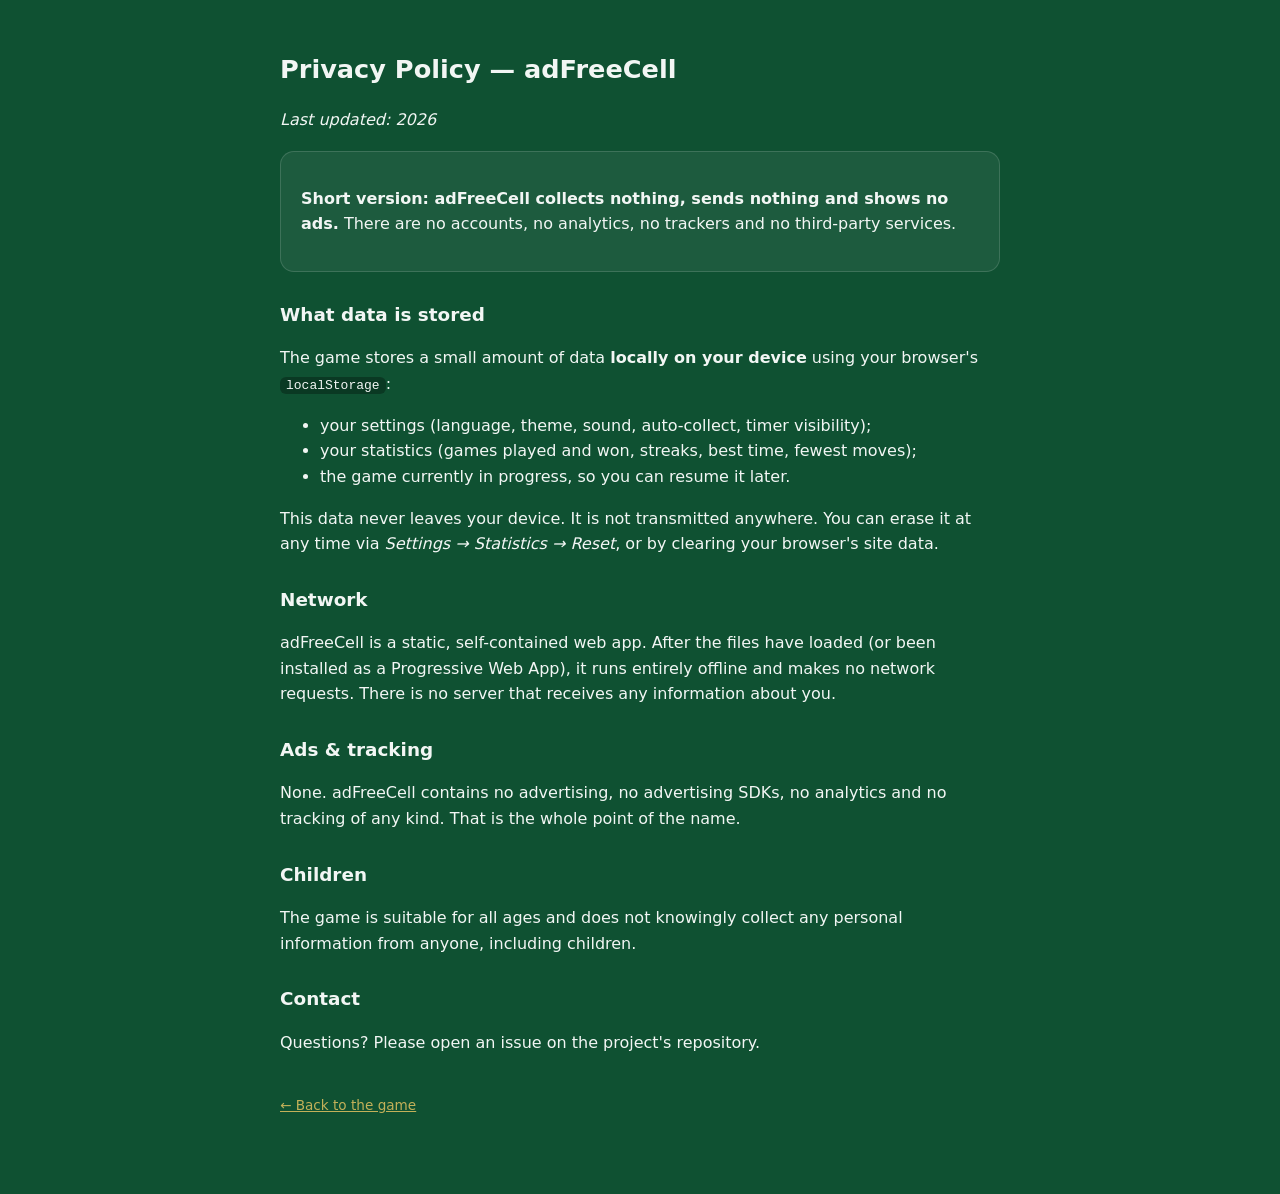
==== privacy.html @ e0c1755e "Initial commit: adFreeCell — ad-free FreeCell solitaire (HTML5 PWA) Classic FreeCell as a self-conta" ====
<!DOCTYPE html>
<html lang="en">
<head>
  <meta charset="UTF-8" />
  <meta name="viewport" content="width=device-width, initial-scale=1.0" />
  <title>adFreeCell — Privacy Policy</title>
  <style>
    :root { color-scheme: light dark; }
    body {
      font-family: "Segoe UI", system-ui, -apple-system, Roboto, Arial, sans-serif;
      line-height: 1.6; max-width: 720px; margin: 0 auto; padding: 32px 20px 64px;
      background: #0f5132; color: #f2f6f4;
    }
    h1 { font-size: 1.6rem; }
    h2 { font-size: 1.15rem; margin-top: 28px; }
    a { color: #ffd166; }
    .card { background: rgba(255,255,255,0.06); border: 1px solid rgba(255,255,255,0.14);
            border-radius: 14px; padding: 18px 20px; margin-top: 18px; }
    code { background: rgba(0,0,0,0.3); padding: 1px 6px; border-radius: 6px; }
    footer { margin-top: 40px; font-size: 0.85rem; opacity: 0.75; }
  </style>
</head>
<body>
  <h1>Privacy Policy — adFreeCell</h1>
  <p><em>Last updated: 2026</em></p>

  <div class="card">
    <p><strong>Short version: adFreeCell collects nothing, sends nothing and
    shows no ads.</strong> There are no accounts, no analytics, no trackers and
    no third-party services.</p>
  </div>

  <h2>What data is stored</h2>
  <p>The game stores a small amount of data <strong>locally on your device</strong>
  using your browser's <code>localStorage</code>:</p>
  <ul>
    <li>your settings (language, theme, sound, auto-collect, timer visibility);</li>
    <li>your statistics (games played and won, streaks, best time, fewest moves);</li>
    <li>the game currently in progress, so you can resume it later.</li>
  </ul>
  <p>This data never leaves your device. It is not transmitted anywhere. You can
  erase it at any time via <em>Settings → Statistics → Reset</em>, or by clearing
  your browser's site data.</p>

  <h2>Network</h2>
  <p>adFreeCell is a static, self-contained web app. After the files have loaded
  (or been installed as a Progressive Web App), it runs entirely offline and
  makes no network requests. There is no server that receives any information
  about you.</p>

  <h2>Ads &amp; tracking</h2>
  <p>None. adFreeCell contains no advertising, no advertising SDKs, no analytics
  and no tracking of any kind. That is the whole point of the name.</p>

  <h2>Children</h2>
  <p>The game is suitable for all ages and does not knowingly collect any
  personal information from anyone, including children.</p>

  <h2>Contact</h2>
  <p>Questions? Please open an issue on the project's repository.</p>

  <footer>
    <p><a href="index.html">← Back to the game</a></p>
  </footer>
</body>
</html>
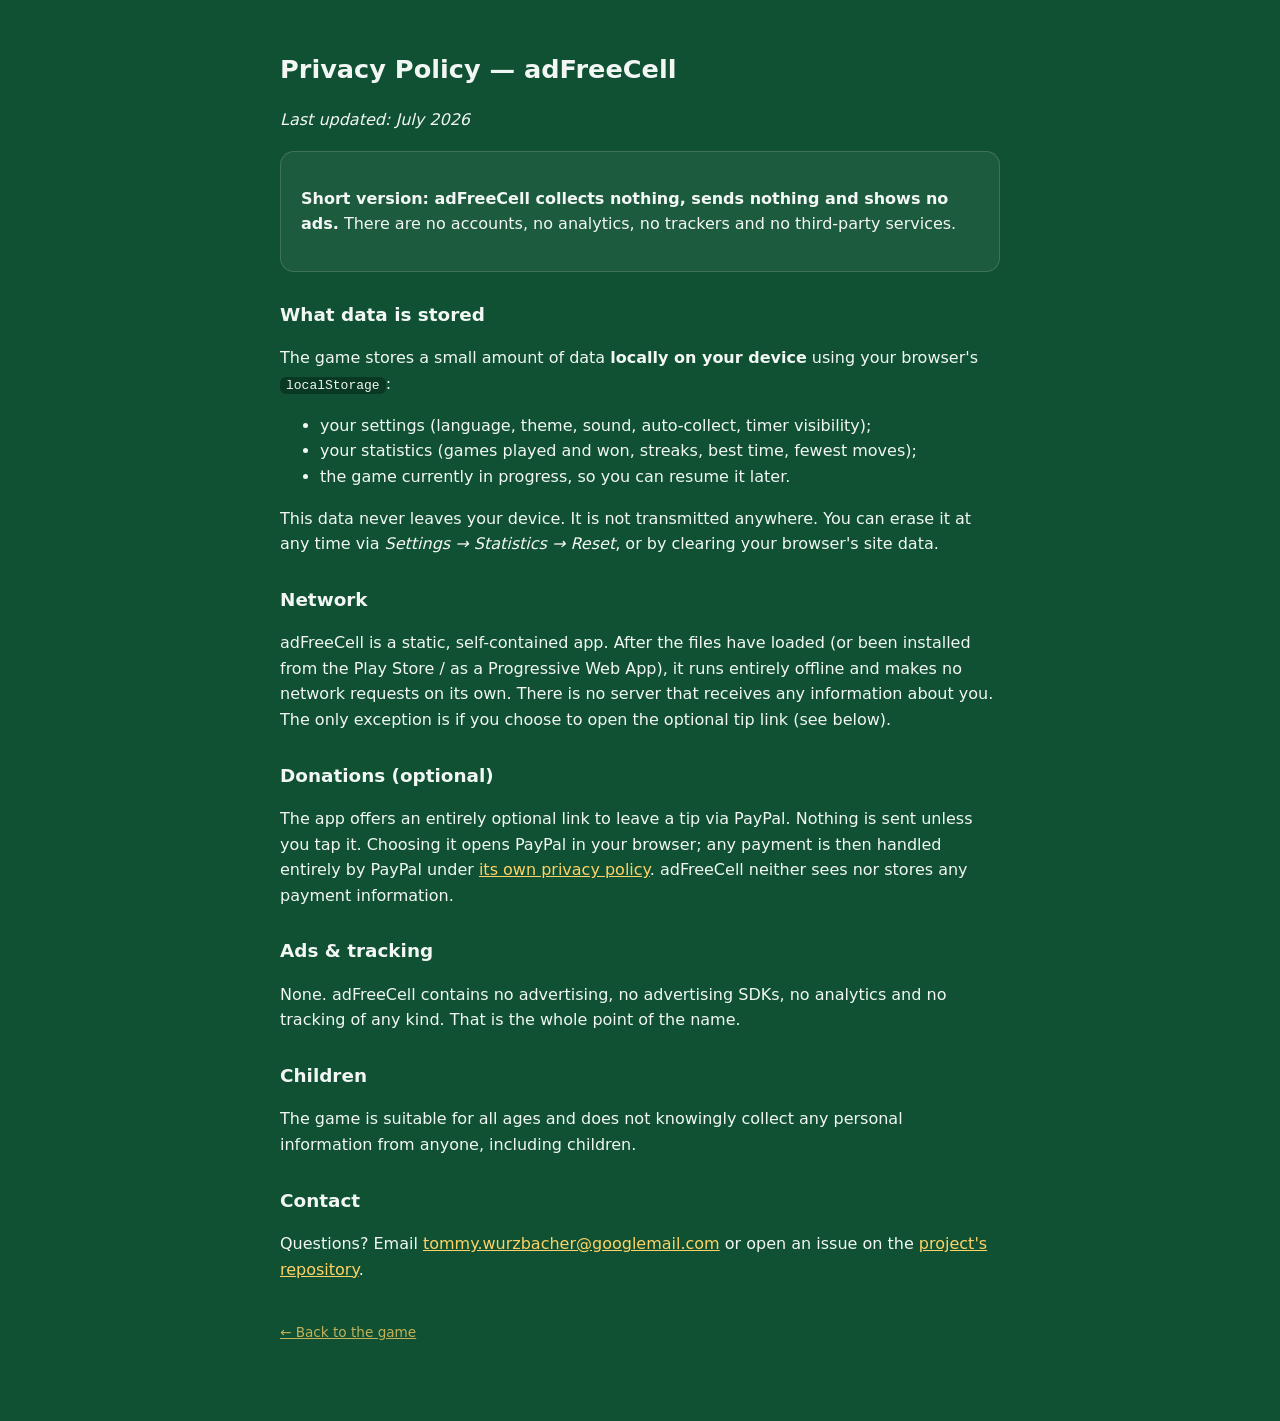
==== commit 93920bf2: "Play Store prep: TWA config, CI AAB build, listings, screenshots, assetlinks Everything needed to pu" ====
--- a/privacy.html
+++ b/privacy.html
@@ -22,7 +22,7 @@
 </head>
 <body>
   <h1>Privacy Policy — adFreeCell</h1>
-  <p><em>Last updated: 2026</em></p>
+  <p><em>Last updated: July 2026</em></p>
 
   <div class="card">
     <p><strong>Short version: adFreeCell collects nothing, sends nothing and
@@ -43,10 +43,18 @@
   your browser's site data.</p>
 
   <h2>Network</h2>
-  <p>adFreeCell is a static, self-contained web app. After the files have loaded
-  (or been installed as a Progressive Web App), it runs entirely offline and
-  makes no network requests. There is no server that receives any information
-  about you.</p>
+  <p>adFreeCell is a static, self-contained app. After the files have loaded
+  (or been installed from the Play Store / as a Progressive Web App), it runs
+  entirely offline and makes no network requests on its own. There is no server
+  that receives any information about you. The only exception is if you choose to
+  open the optional tip link (see below).</p>
+
+  <h2>Donations (optional)</h2>
+  <p>The app offers an entirely optional link to leave a tip via PayPal. Nothing
+  is sent unless you tap it. Choosing it opens PayPal in your browser; any
+  payment is then handled entirely by PayPal under
+  <a href="https://www.paypal.com/privacy">its own privacy policy</a>. adFreeCell
+  neither sees nor stores any payment information.</p>
 
   <h2>Ads &amp; tracking</h2>
   <p>None. adFreeCell contains no advertising, no advertising SDKs, no analytics
@@ -57,7 +65,9 @@
   personal information from anyone, including children.</p>
 
   <h2>Contact</h2>
-  <p>Questions? Please open an issue on the project's repository.</p>
+  <p>Questions? Email <a href="mailto:tommy.wurzbacher@googlemail.com">tommy.wurzbacher@googlemail.com</a>
+  or open an issue on the
+  <a href="https://github.com/laserrapt0r/adFreeCell">project's repository</a>.</p>
 
   <footer>
     <p><a href="index.html">← Back to the game</a></p>
